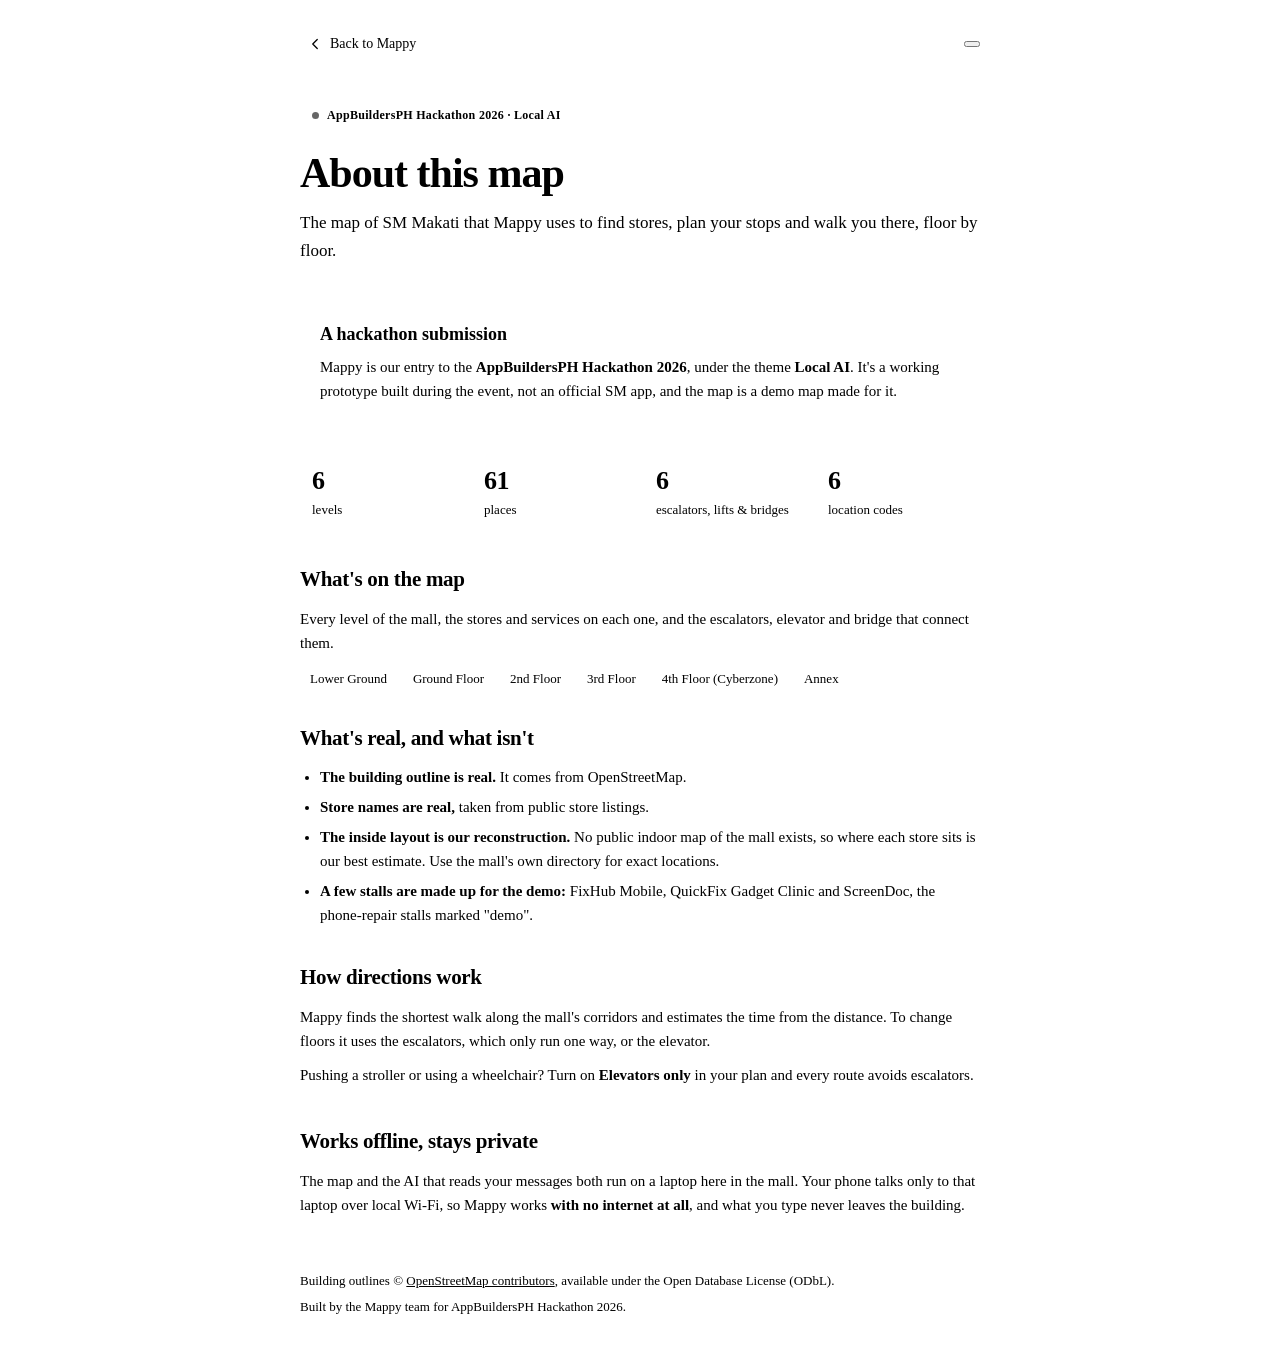
==== web/about.html @ f04e34fd "feat(web): add an About this map page that highlights the AppBuildersPH Hackathon entry" ====
<!doctype html>
<html lang="en">
<head>
  <meta charset="utf-8">
  <meta name="viewport" content="width=device-width, initial-scale=1, viewport-fit=cover">
  <meta name="theme-color" content="#ffffff" media="(prefers-color-scheme: light)">
  <meta name="theme-color" content="#212121" media="(prefers-color-scheme: dark)">
  <script src="/js/theme.js"></script>
  <title>About this map · Mappy</title>
  <link rel="icon" href="data:,">
  <link rel="stylesheet" href="/css/minimal.css">
  <style>
    * { box-sizing: border-box; }
    body { margin: 0; font-size: 16px; line-height: 1.6; }
    a { color: inherit; }
    .page { max-width: 720px; margin: 0 auto; padding: max(16px, env(safe-area-inset-top)) 20px max(40px, env(safe-area-inset-bottom)); }
    .bar { display: flex; align-items: center; justify-content: space-between; gap: 12px; min-height: 56px; }
    .back { display: inline-flex; align-items: center; gap: 6px; min-height: 44px; padding: 0 12px 0 6px; border-radius: 12px; text-decoration: none; font-size: 14px; }
    .back:hover { background: var(--bubble); }
    .back svg { width: 18px; height: 18px; }
    .theme-toggle { font: inherit; cursor: pointer; }
    .theme-toggle span { display: none; }

    .hero { padding: 28px 0 8px; }
    .badge { display: inline-flex; align-items: center; gap: 8px; padding: 6px 12px; border-radius: 999px; background: var(--button); color: var(--button-text); font-size: 12px; font-weight: 600; letter-spacing: .3px; }
    .badge::before { content: ""; width: 7px; height: 7px; border-radius: 50%; background: currentColor; opacity: .6; }
    h1 { font-size: clamp(30px, 7vw, 42px); line-height: 1.15; letter-spacing: -1px; font-weight: 600; margin: 18px 0 12px; }
    .lede { color: var(--text-2); font-size: 17px; margin: 0; }

    .entry { margin: 28px 0 8px; padding: 20px; border: 1px solid var(--line); border-radius: var(--radius); background: var(--bubble); }
    .entry h2 { margin: 0 0 6px; font-size: 18px; }
    .entry p { margin: 0; color: var(--text-2); font-size: 15px; }
    .entry b { color: var(--text); }

    .stats { display: grid; grid-template-columns: repeat(4, minmax(0, 1fr)); gap: 8px; margin: 28px 0 0; padding: 0; list-style: none; }
    .stats li { padding: 14px 12px; border: 1px solid var(--line); border-radius: 14px; }
    .stats b { display: block; font-size: 26px; font-weight: 600; letter-spacing: -.5px; line-height: 1.2; }
    .stats span { font-size: 13px; color: var(--text-2); }

    section { padding: 28px 0 0; }
    section h2 { font-size: 21px; letter-spacing: -.3px; font-weight: 600; margin: 0 0 10px; }
    section p, section li { color: var(--text-2); font-size: 15px; }
    section p { margin: 0 0 10px; }
    section b { color: var(--text); font-weight: 600; }
    section ul { margin: 0; padding-left: 20px; }
    section li { margin-bottom: 6px; }
    .floors { display: flex; flex-wrap: wrap; gap: 6px; margin: 4px 0 0; padding: 0; list-style: none; }
    .floors li { margin: 0; padding: 4px 10px; border-radius: 999px; background: var(--bubble); font-size: 13px; color: var(--text); }

    footer { margin-top: 36px; padding-top: 18px; border-top: 1px solid var(--line); font-size: 13px; color: var(--text-2); }
    footer p { margin: 0 0 6px; }

    @media (max-width: 520px) {
      .stats { grid-template-columns: repeat(2, minmax(0, 1fr)); }
      .lede { font-size: 16px; }
    }
  </style>
</head>
<body class="minimal-app">
  <main class="page">
    <div class="bar">
      <a class="back" href="/">
        <svg viewBox="0 0 24 24" fill="none" stroke="currentColor" stroke-width="1.7" stroke-linecap="round" stroke-linejoin="round" aria-hidden="true"><path d="M15 18l-6-6 6-6"/></svg>
        Back to Mappy
      </a>
      <button class="theme-toggle" data-theme-toggle type="button" aria-label="Switch color theme"></button>
    </div>

    <header class="hero">
      <span class="badge">AppBuildersPH Hackathon 2026 · Local AI</span>
      <h1>About this map</h1>
      <p class="lede">The map of <span data-mall-name>SM Makati</span> that Mappy uses to find stores, plan your stops and walk you there, floor by floor.</p>
    </header>

    <aside class="entry" aria-label="Hackathon entry">
      <h2>A hackathon submission</h2>
      <p>Mappy is our entry to the <b>AppBuildersPH Hackathon 2026</b>, under the theme <b>Local AI</b>. It's a working prototype built during the event, not an official SM app, and the map is a demo map made for it.</p>
    </aside>

    <ul class="stats" aria-label="Map at a glance">
      <li><b data-stat="floors">6</b><span>levels</span></li>
      <li><b data-stat="places">61</b><span>places</span></li>
      <li><b data-stat="connectors">6</b><span>escalators, lifts &amp; bridges</span></li>
      <li><b data-stat="anchors">6</b><span>location codes</span></li>
    </ul>

    <section aria-labelledby="whatTitle">
      <h2 id="whatTitle">What's on the map</h2>
      <p>Every level of the mall, the stores and services on each one, and the escalators, elevator and bridge that connect them.</p>
      <ul class="floors" data-floors>
        <li>Lower Ground</li><li>Ground Floor</li><li>2nd Floor</li><li>3rd Floor</li><li>4th Floor (Cyberzone)</li><li>Annex</li>
      </ul>
    </section>

    <section aria-labelledby="realTitle">
      <h2 id="realTitle">What's real, and what isn't</h2>
      <ul>
        <li><b>The building outline is real.</b> It comes from OpenStreetMap.</li>
        <li><b>Store names are real,</b> taken from public store listings.</li>
        <li><b>The inside layout is our reconstruction.</b> No public indoor map of the mall exists, so where each store sits is our best estimate. Use the mall's own directory for exact locations.</li>
        <li><b>A few stalls are made up for the demo:</b> FixHub Mobile, QuickFix Gadget Clinic and ScreenDoc, the phone-repair stalls marked "demo".</li>
      </ul>
    </section>

    <section aria-labelledby="routeTitle">
      <h2 id="routeTitle">How directions work</h2>
      <p>Mappy finds the shortest walk along the mall's corridors and estimates the time from the distance. To change floors it uses the escalators, which only run one way, or the elevator.</p>
      <p>Pushing a stroller or using a wheelchair? Turn on <b>Elevators only</b> in your plan and every route avoids escalators.</p>
    </section>

    <section aria-labelledby="localTitle">
      <h2 id="localTitle">Works offline, stays private</h2>
      <p>The map and the AI that reads your messages both run on a laptop here in the mall. Your phone talks only to that laptop over local Wi-Fi, so Mappy works <b>with no internet at all</b>, and what you type never leaves the building.</p>
    </section>

    <footer>
      <p>Building outlines © <a href="https://www.openstreetmap.org/copyright">OpenStreetMap contributors</a>, available under the Open Database License (ODbL).</p>
      <p>Built by the Mappy team for AppBuildersPH Hackathon 2026.</p>
    </footer>
  </main>
  <script>
    // Read the counts from the loaded map, so this page stays true if the map data changes.
    fetch("/api/mall").then((r) => r.ok ? r.json() : Promise.reject()).then((m) => {
      const counts = { floors: m.floors.length, places: m.places.length, connectors: m.connectors.length,
        anchors: Object.keys(m.anchors).length };
      for (const [key, n] of Object.entries(counts)) document.querySelector(`[data-stat="${key}"]`).textContent = n;
      document.querySelectorAll("[data-mall-name]").forEach((el) => { el.textContent = m.mall.name; });
      const floors = document.querySelector("[data-floors]");
      floors.replaceChildren(...m.floors.map((f) => Object.assign(document.createElement("li"), { textContent: f.name })));
    }).catch(() => { /* keep the built-in numbers when the laptop can't be reached */ });
  </script>
</body>
</html>
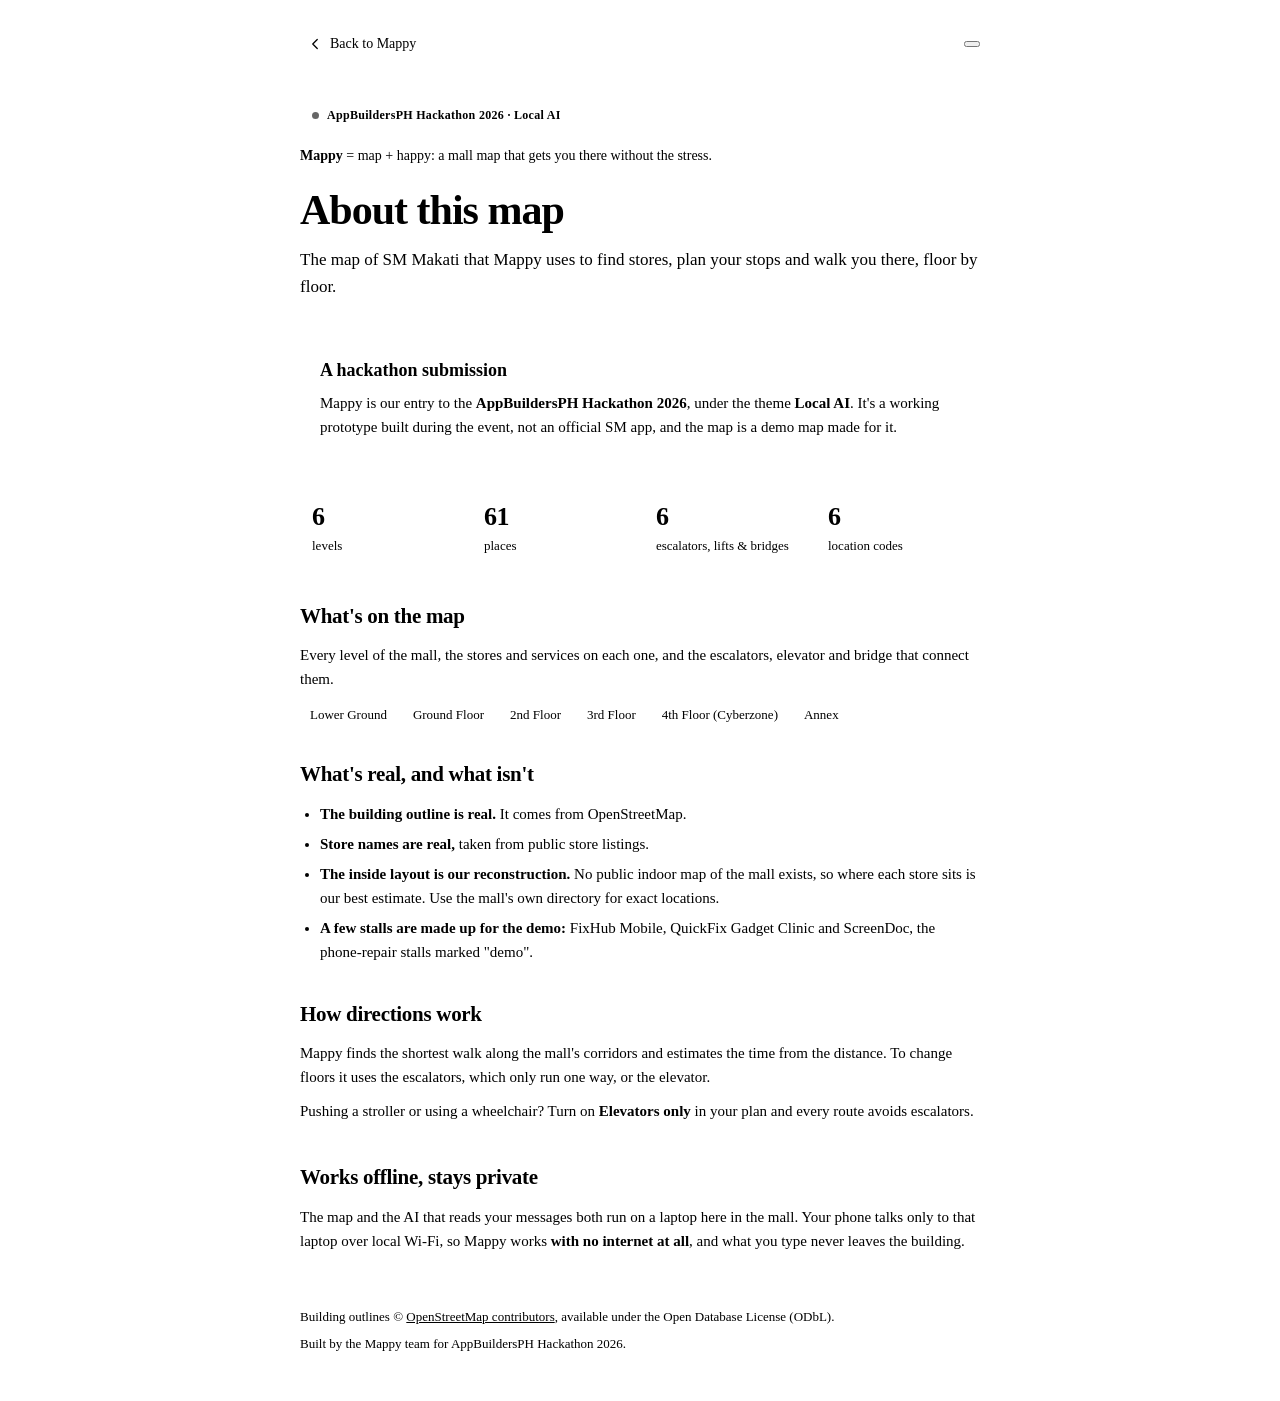
==== commit e6ba7b14: "docs: explain the Mappy name (map + happy) in the README and About page" ====
--- a/web/about.html
+++ b/web/about.html
@@ -24,6 +24,8 @@
     .hero { padding: 28px 0 8px; }
     .badge { display: inline-flex; align-items: center; gap: 8px; padding: 6px 12px; border-radius: 999px; background: var(--button); color: var(--button-text); font-size: 12px; font-weight: 600; letter-spacing: .3px; }
     .badge::before { content: ""; width: 7px; height: 7px; border-radius: 50%; background: currentColor; opacity: .6; }
+    .name-note { margin: 14px 0 0; font-size: 14px; color: var(--text-2); }
+    .name-note b { color: var(--text); }
     h1 { font-size: clamp(30px, 7vw, 42px); line-height: 1.15; letter-spacing: -1px; font-weight: 600; margin: 18px 0 12px; }
     .lede { color: var(--text-2); font-size: 17px; margin: 0; }
 
@@ -68,6 +70,7 @@
 
     <header class="hero">
       <span class="badge">AppBuildersPH Hackathon 2026 · Local AI</span>
+      <p class="name-note"><b>Mappy</b> = map + happy: a mall map that gets you there without the stress.</p>
       <h1>About this map</h1>
       <p class="lede">The map of <span data-mall-name>SM Makati</span> that Mappy uses to find stores, plan your stops and walk you there, floor by floor.</p>
     </header>
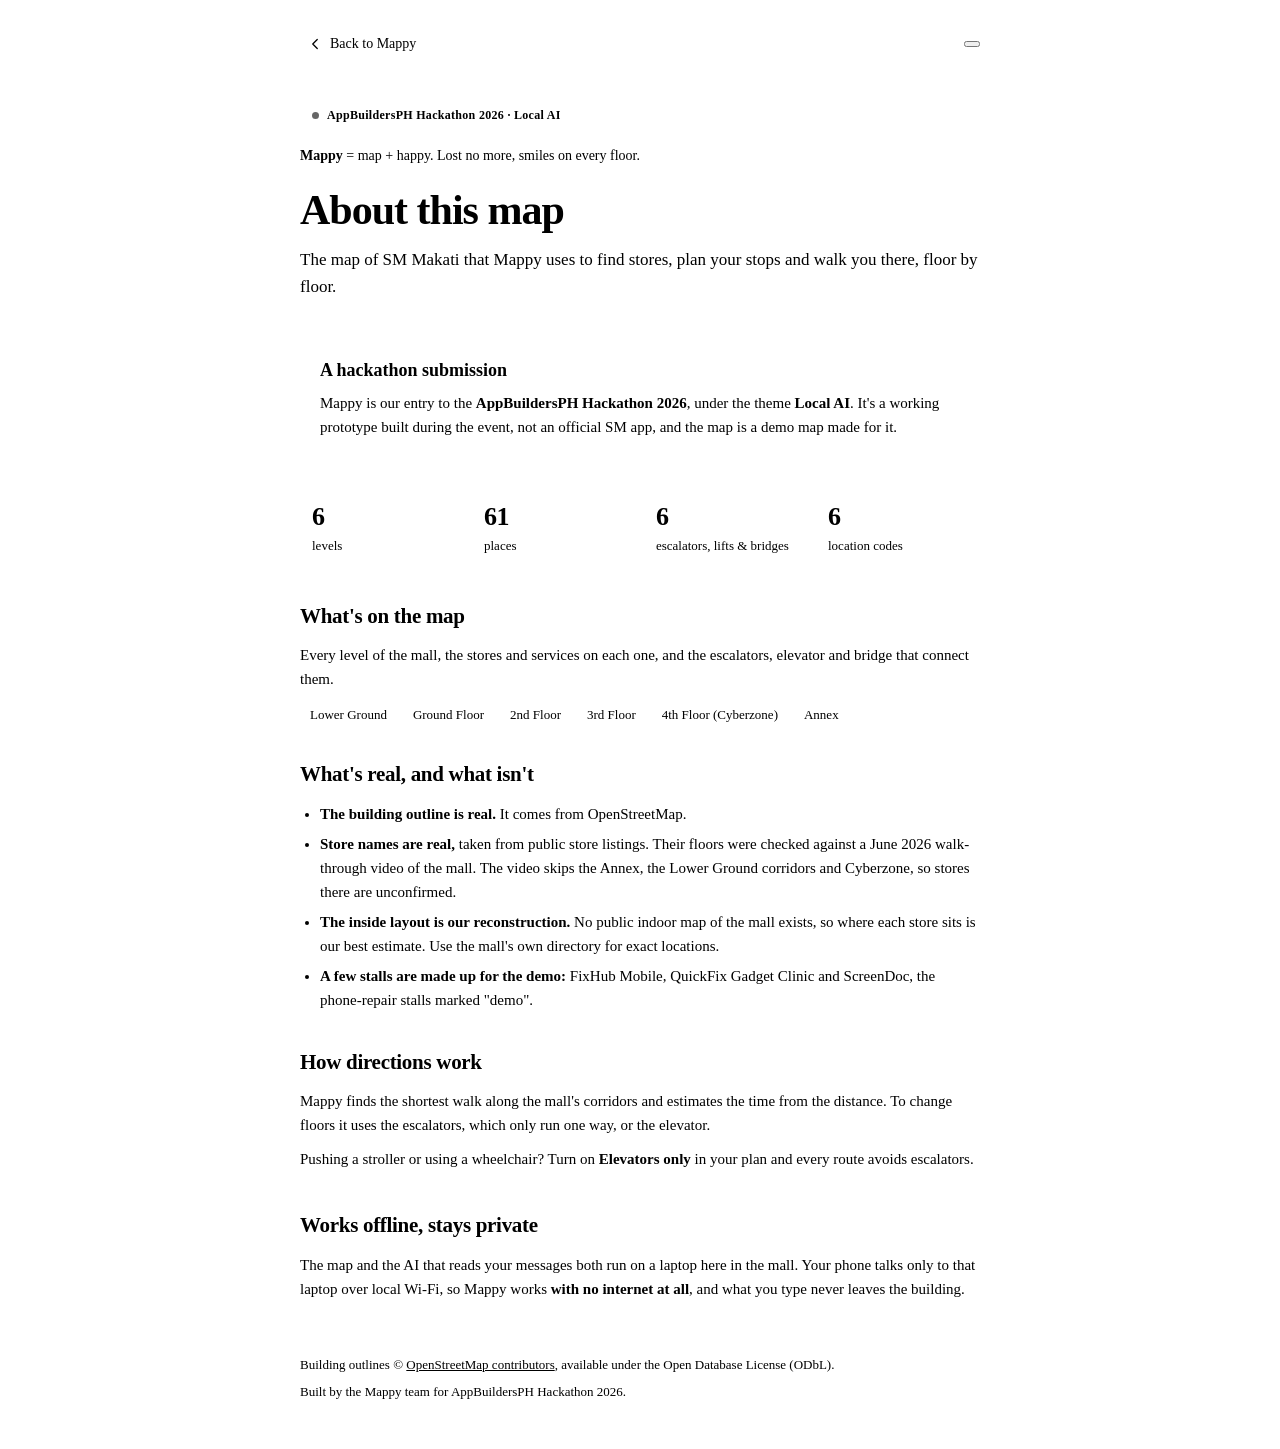
==== commit e847ac89: "docs: new Mappy tagline and the walk-through video source on the About page" ====
--- a/web/about.html
+++ b/web/about.html
@@ -70,7 +70,7 @@
 
     <header class="hero">
       <span class="badge">AppBuildersPH Hackathon 2026 · Local AI</span>
-      <p class="name-note"><b>Mappy</b> = map + happy: a mall map that gets you there without the stress.</p>
+      <p class="name-note"><b>Mappy</b> = map + happy. Lost no more, smiles on every floor.</p>
       <h1>About this map</h1>
       <p class="lede">The map of <span data-mall-name>SM Makati</span> that Mappy uses to find stores, plan your stops and walk you there, floor by floor.</p>
     </header>
@@ -99,7 +99,7 @@
       <h2 id="realTitle">What's real, and what isn't</h2>
       <ul>
         <li><b>The building outline is real.</b> It comes from OpenStreetMap.</li>
-        <li><b>Store names are real,</b> taken from public store listings.</li>
+        <li><b>Store names are real,</b> taken from public store listings. Their floors were checked against a June 2026 walk-through video of the mall. The video skips the Annex, the Lower Ground corridors and Cyberzone, so stores there are unconfirmed.</li>
         <li><b>The inside layout is our reconstruction.</b> No public indoor map of the mall exists, so where each store sits is our best estimate. Use the mall's own directory for exact locations.</li>
         <li><b>A few stalls are made up for the demo:</b> FixHub Mobile, QuickFix Gadget Clinic and ScreenDoc, the phone-repair stalls marked "demo".</li>
       </ul>
